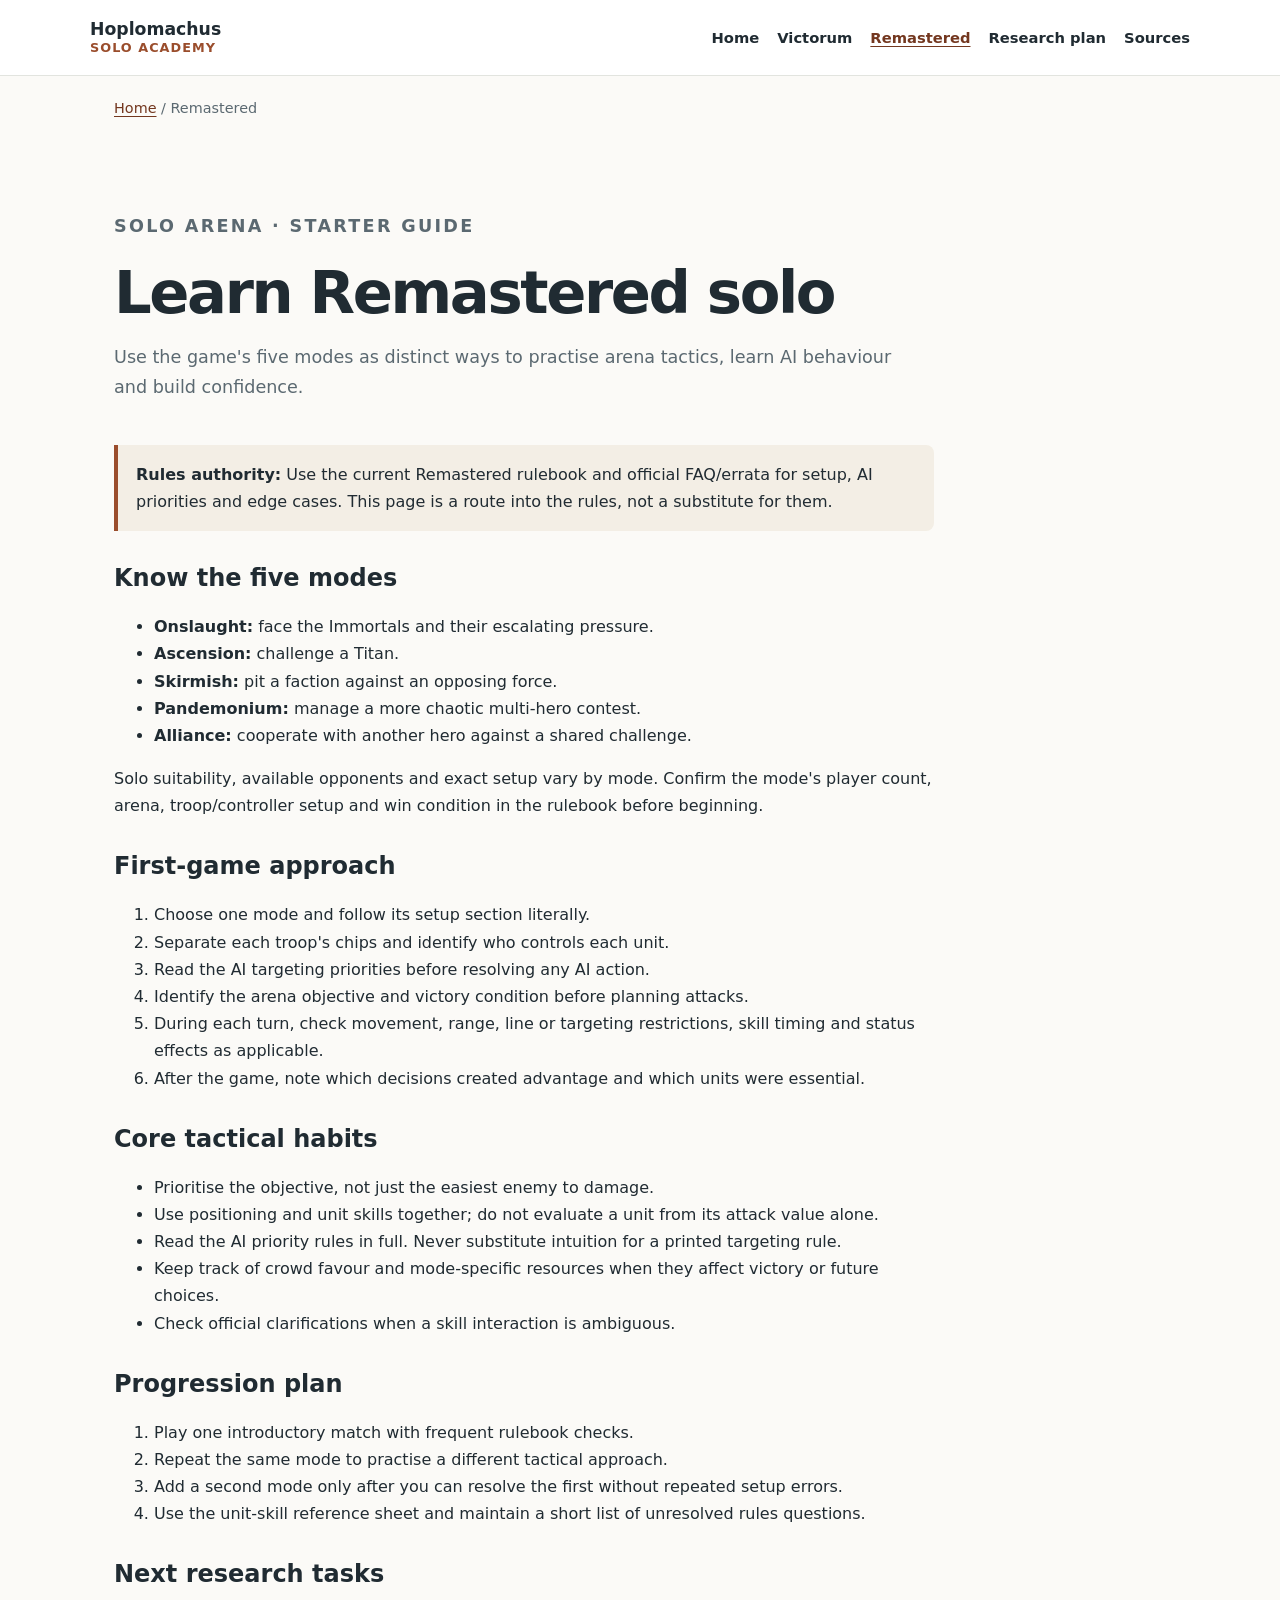
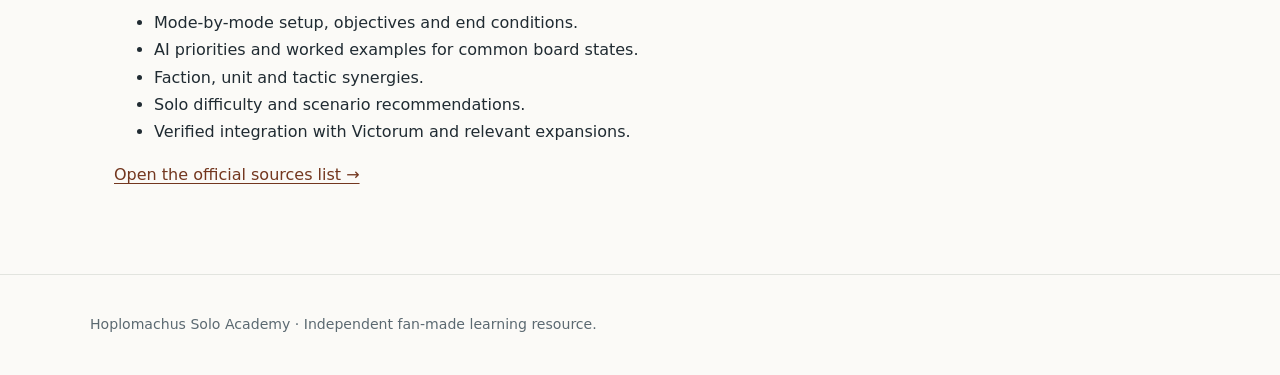
==== guides/remastered-start.html @ 0eecd668 "Add Remastered solo modes starter guide" ====
<!doctype html><html lang="en"><head><meta charset="utf-8"><meta name="viewport" content="width=device-width,initial-scale=1"><title>Remastered Solo Starter | Hoplomachus Solo Academy</title><link rel="stylesheet" href="../assets/style.css"></head><body><header class="site-header"><a class="brand" href="../index.html">Hoplomachus <span>Solo Academy</span></a><button class="menu-toggle" aria-expanded="false" aria-controls="site-nav">Menu</button><nav id="site-nav" aria-label="Main navigation"><a href="../index.html">Home</a><a href="victorum-start.html">Victorum</a><a href="remastered-start.html" aria-current="page">Remastered</a><a href="../research/scope.html">Research plan</a><a href="../sources.html">Sources</a></nav></header><main><div class="breadcrumbs"><a href="../index.html">Home</a> / Remastered</div><header class="page-intro"><p class="eyebrow">SOLO ARENA · STARTER GUIDE</p><h1>Learn Remastered solo</h1><p>Use the game's five modes as distinct ways to practise arena tactics, learn AI behaviour and build confidence.</p></header><article class="content"><div class="note"><strong>Rules authority:</strong> Use the current Remastered rulebook and official FAQ/errata for setup, AI priorities and edge cases. This page is a route into the rules, not a substitute for them.</div><h2>Know the five modes</h2><ul><li><strong>Onslaught:</strong> face the Immortals and their escalating pressure.</li><li><strong>Ascension:</strong> challenge a Titan.</li><li><strong>Skirmish:</strong> pit a faction against an opposing force.</li><li><strong>Pandemonium:</strong> manage a more chaotic multi-hero contest.</li><li><strong>Alliance:</strong> cooperate with another hero against a shared challenge.</li></ul><p>Solo suitability, available opponents and exact setup vary by mode. Confirm the mode's player count, arena, troop/controller setup and win condition in the rulebook before beginning.</p><h2>First-game approach</h2><ol><li>Choose one mode and follow its setup section literally.</li><li>Separate each troop's chips and identify who controls each unit.</li><li>Read the AI targeting priorities before resolving any AI action.</li><li>Identify the arena objective and victory condition before planning attacks.</li><li>During each turn, check movement, range, line or targeting restrictions, skill timing and status effects as applicable.</li><li>After the game, note which decisions created advantage and which units were essential.</li></ol><h2>Core tactical habits</h2><ul><li>Prioritise the objective, not just the easiest enemy to damage.</li><li>Use positioning and unit skills together; do not evaluate a unit from its attack value alone.</li><li>Read the AI priority rules in full. Never substitute intuition for a printed targeting rule.</li><li>Keep track of crowd favour and mode-specific resources when they affect victory or future choices.</li><li>Check official clarifications when a skill interaction is ambiguous.</li></ul><h2>Progression plan</h2><ol><li>Play one introductory match with frequent rulebook checks.</li><li>Repeat the same mode to practise a different tactical approach.</li><li>Add a second mode only after you can resolve the first without repeated setup errors.</li><li>Use the unit-skill reference sheet and maintain a short list of unresolved rules questions.</li></ol><h2>Next research tasks</h2><ul><li>Mode-by-mode setup, objectives and end conditions.</li><li>AI priorities and worked examples for common board states.</li><li>Faction, unit and tactic synergies.</li><li>Solo difficulty and scenario recommendations.</li><li>Verified integration with Victorum and relevant expansions.</li></ul><p><a href="../sources.html">Open the official sources list →</a></p></article></main><footer><p>Hoplomachus Solo Academy · Independent fan-made learning resource.</p></footer><script src="../assets/site.js"></script></body></html>
---- assets/style.css ----
:root{color-scheme:light;--ink:#202b32;--muted:#5b6971;--paper:#fbfaf7;--panel:#fff;--line:#e2e4df;--accent:#9a4d2c;--accent-dark:#73371f;--soft:#f1eee7;--max:1100px}*{box-sizing:border-box}html{scroll-behavior:smooth}body{margin:0;background:var(--paper);color:var(--ink);font:16px/1.7 system-ui,-apple-system,BlinkMacSystemFont,"Segoe UI",sans-serif}a{color:var(--accent-dark);text-underline-offset:3px}a:hover{color:var(--accent);text-decoration-thickness:2px}.site-header{min-height:76px;padding:14px max(5vw,calc((100vw - var(--max))/2));display:flex;align-items:center;justify-content:space-between;gap:24px;background:#fff;border-bottom:1px solid var(--line)}.brand{font-weight:850;font-size:1.08rem;line-height:1.2;text-decoration:none;color:var(--ink)}.brand span{display:block;font-size:.8rem;font-weight:600;letter-spacing:.08em;text-transform:uppercase;color:var(--accent)}nav{display:flex;gap:18px;flex-wrap:wrap}nav a{font-size:.92rem;text-decoration:none;color:var(--ink);font-weight:650}nav a[aria-current=page]{color:var(--accent-dark);text-decoration:underline}.menu-toggle{display:none;border:1px solid var(--line);border-radius:8px;background:white;padding:8px 12px}main{max-width:var(--max);margin:auto;padding:0 24px}.hero{padding:82px 0 72px;max-width:850px}.eyebrow,.tag{font-size:.76rem;font-weight:800;letter-spacing:.13em;color:var(--accent);text-transform:uppercase}.hero h1{font-size:clamp(2.7rem,7vw,5.2rem);line-height:1.04;letter-spacing:-.055em;margin:.3em 0}.hero h1 span{color:var(--accent)}.lead{font-size:1.18rem;max-width:720px;color:var(--muted)}.actions{display:flex;gap:12px;flex-wrap:wrap;margin-top:28px}.button{display:inline-block;background:var(--accent-dark);color:white;padding:12px 18px;border-radius:8px;text-decoration:none;font-weight:750}.button:hover{background:var(--accent);color:white}.button.secondary{background:white;color:var(--ink);border:1px solid var(--line)}.section{padding:46px 0 64px}.section-heading h2,.section h2{font-size:clamp(1.8rem,4vw,2.6rem);line-height:1.15;letter-spacing:-.03em;margin:.2em 0 .7em}.cards{display:grid;grid-template-columns:repeat(3,minmax(0,1fr));gap:18px}.card{background:var(--panel);border:1px solid var(--line);border-radius:14px;padding:24px;box-shadow:0 5px 20px #202b3208}.card h3{font-size:1.45rem;margin:.3em 0}.card p{color:var(--muted)}.card a{font-weight:750}.muted{background:var(--soft);padding:32px;border-radius:16px;margin:0 0 54px}.page-intro{padding:54px 0 24px;max-width:800px}.page-intro h1{font-size:clamp(2.2rem,5vw,3.7rem);line-height:1.12;letter-spacing:-.04em;margin:.2em 0}.page-intro p{color:var(--muted);font-size:1.1rem}.content{max-width:820px;padding-bottom:70px}.content h2{margin-top:2rem;line-height:1.25}.content h3{margin-top:1.5rem}.note{padding:16px 18px;background:#f3eee5;border-left:4px solid var(--accent);border-radius:0 8px 8px 0}.checklist li{padding:.25rem 0}.source-list li{margin-bottom:14px}footer{border-top:1px solid var(--line);padding:24px max(5vw,calc((100vw - var(--max))/2));color:var(--muted);font-size:.88rem}.breadcrumbs{font-size:.9rem;color:var(--muted);margin:20px 0}@media(max-width:760px){.site-header{flex-wrap:wrap;padding:14px 20px}.menu-toggle{display:block}nav{display:none;width:100%;flex-direction:column;gap:0}nav.open{display:flex}nav a{padding:10px 0;border-top:1px solid var(--line)}main{padding:0 20px}.hero{padding:54px 0}.cards{grid-template-columns:1fr}.muted{padding:24px}.section{padding:32px 0 44px}}
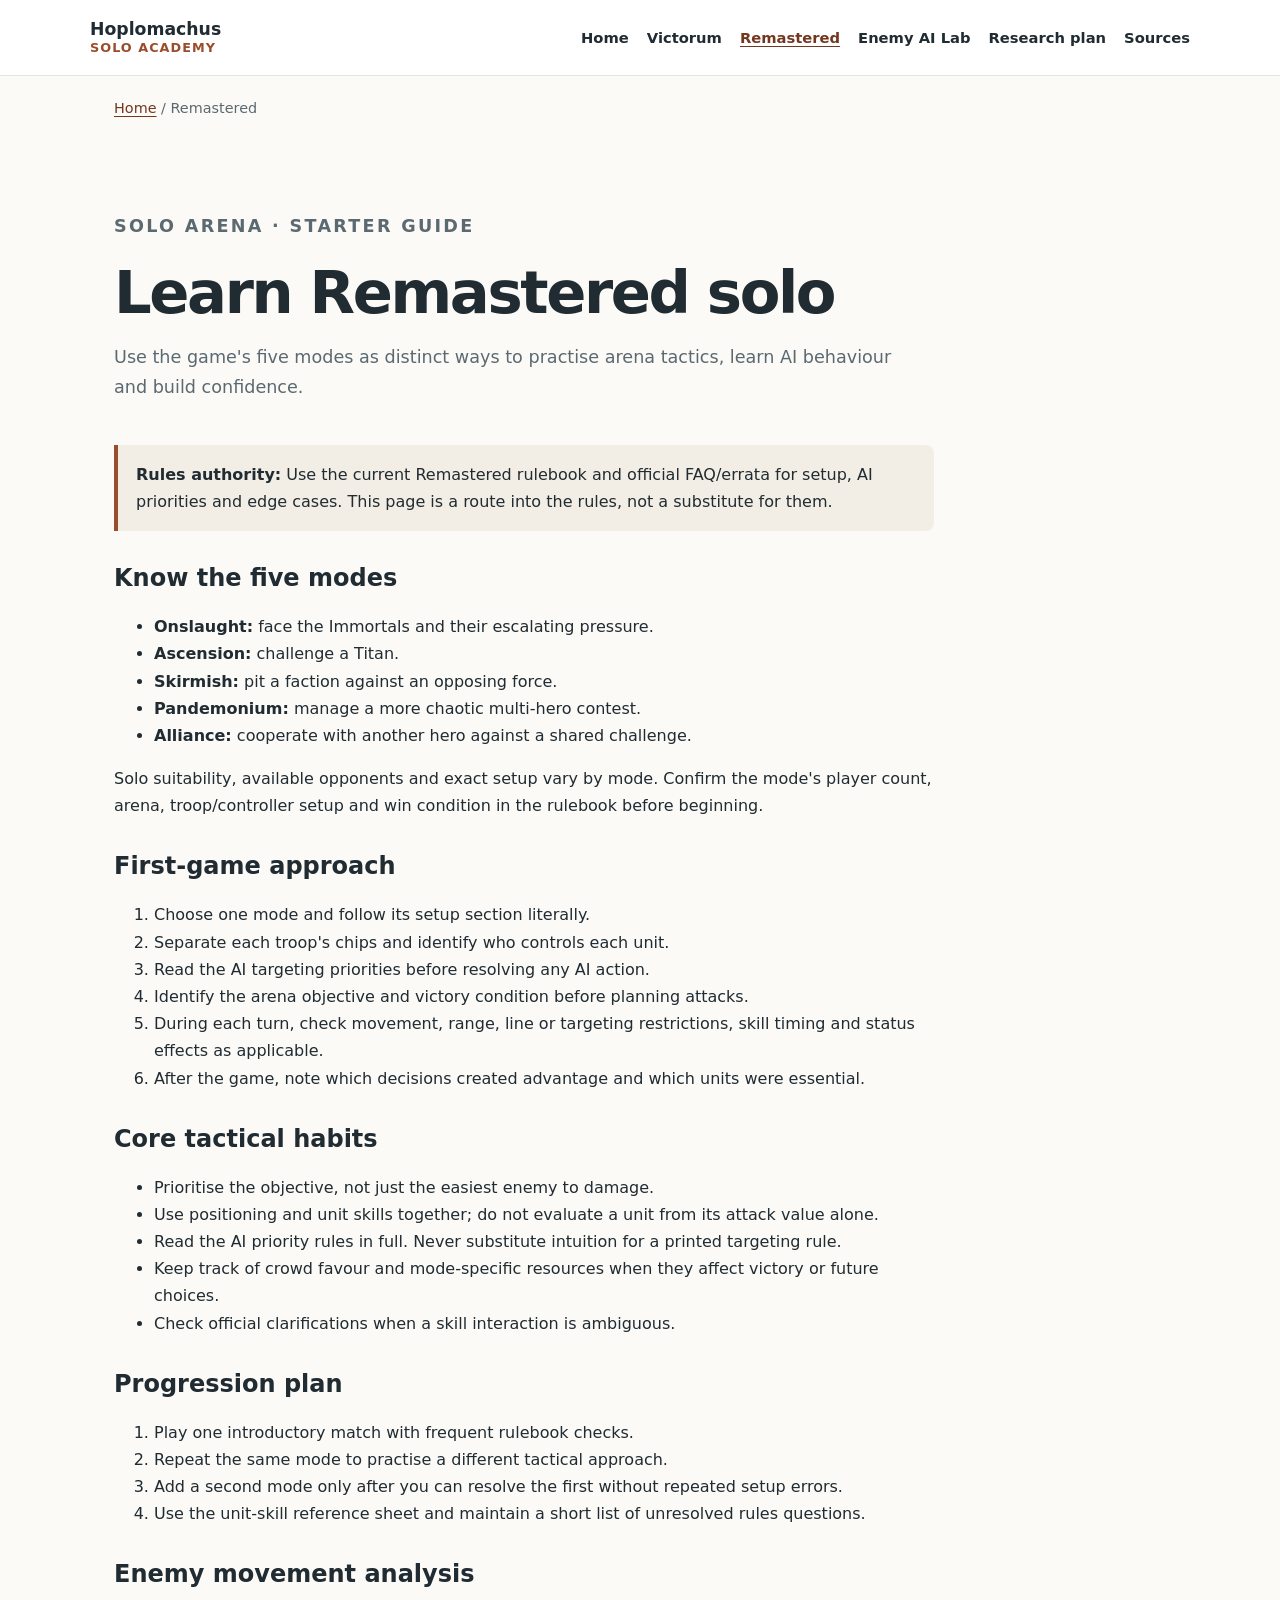
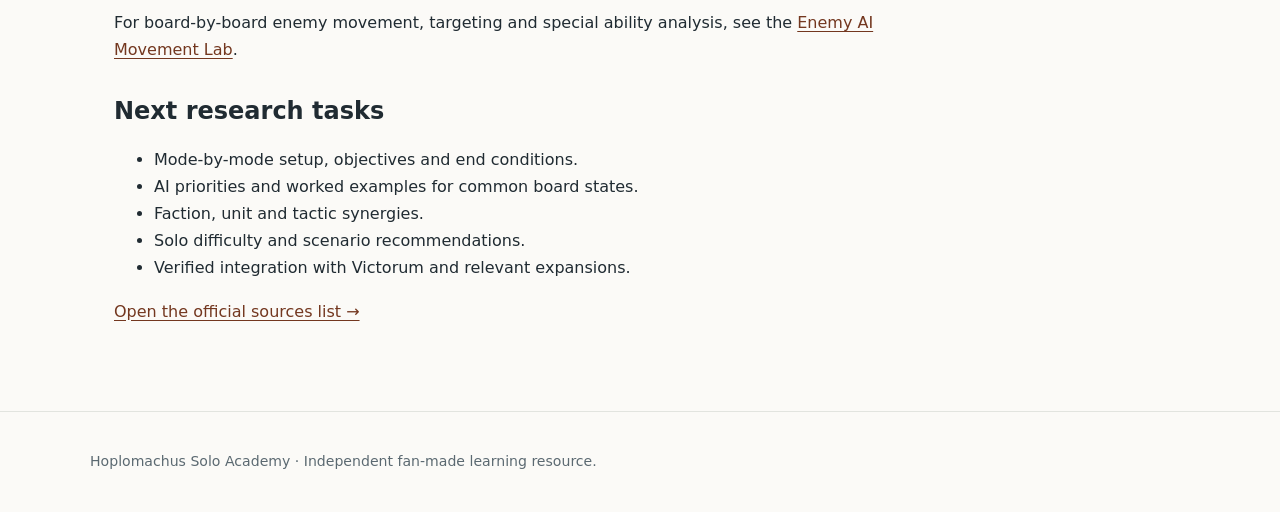
==== commit 285189e3: "Add enemy AI movement lab to site navigation and research plan" ====
--- a/guides/remastered-start.html
+++ b/guides/remastered-start.html
@@ -1 +1 @@
-<!doctype html><html lang="en"><head><meta charset="utf-8"><meta name="viewport" content="width=device-width,initial-scale=1"><title>Remastered Solo Starter | Hoplomachus Solo Academy</title><link rel="stylesheet" href="../assets/style.css"></head><body><header class="site-header"><a class="brand" href="../index.html">Hoplomachus <span>Solo Academy</span></a><button class="menu-toggle" aria-expanded="false" aria-controls="site-nav">Menu</button><nav id="site-nav" aria-label="Main navigation"><a href="../index.html">Home</a><a href="victorum-start.html">Victorum</a><a href="remastered-start.html" aria-current="page">Remastered</a><a href="../research/scope.html">Research plan</a><a href="../sources.html">Sources</a></nav></header><main><div class="breadcrumbs"><a href="../index.html">Home</a> / Remastered</div><header class="page-intro"><p class="eyebrow">SOLO ARENA · STARTER GUIDE</p><h1>Learn Remastered solo</h1><p>Use the game's five modes as distinct ways to practise arena tactics, learn AI behaviour and build confidence.</p></header><article class="content"><div class="note"><strong>Rules authority:</strong> Use the current Remastered rulebook and official FAQ/errata for setup, AI priorities and edge cases. This page is a route into the rules, not a substitute for them.</div><h2>Know the five modes</h2><ul><li><strong>Onslaught:</strong> face the Immortals and their escalating pressure.</li><li><strong>Ascension:</strong> challenge a Titan.</li><li><strong>Skirmish:</strong> pit a faction against an opposing force.</li><li><strong>Pandemonium:</strong> manage a more chaotic multi-hero contest.</li><li><strong>Alliance:</strong> cooperate with another hero against a shared challenge.</li></ul><p>Solo suitability, available opponents and exact setup vary by mode. Confirm the mode's player count, arena, troop/controller setup and win condition in the rulebook before beginning.</p><h2>First-game approach</h2><ol><li>Choose one mode and follow its setup section literally.</li><li>Separate each troop's chips and identify who controls each unit.</li><li>Read the AI targeting priorities before resolving any AI action.</li><li>Identify the arena objective and victory condition before planning attacks.</li><li>During each turn, check movement, range, line or targeting restrictions, skill timing and status effects as applicable.</li><li>After the game, note which decisions created advantage and which units were essential.</li></ol><h2>Core tactical habits</h2><ul><li>Prioritise the objective, not just the easiest enemy to damage.</li><li>Use positioning and unit skills together; do not evaluate a unit from its attack value alone.</li><li>Read the AI priority rules in full. Never substitute intuition for a printed targeting rule.</li><li>Keep track of crowd favour and mode-specific resources when they affect victory or future choices.</li><li>Check official clarifications when a skill interaction is ambiguous.</li></ul><h2>Progression plan</h2><ol><li>Play one introductory match with frequent rulebook checks.</li><li>Repeat the same mode to practise a different tactical approach.</li><li>Add a second mode only after you can resolve the first without repeated setup errors.</li><li>Use the unit-skill reference sheet and maintain a short list of unresolved rules questions.</li></ol><h2>Next research tasks</h2><ul><li>Mode-by-mode setup, objectives and end conditions.</li><li>AI priorities and worked examples for common board states.</li><li>Faction, unit and tactic synergies.</li><li>Solo difficulty and scenario recommendations.</li><li>Verified integration with Victorum and relevant expansions.</li></ul><p><a href="../sources.html">Open the official sources list →</a></p></article></main><footer><p>Hoplomachus Solo Academy · Independent fan-made learning resource.</p></footer><script src="../assets/site.js"></script></body></html>+<!doctype html><html lang="en"><head><meta charset="utf-8"><meta name="viewport" content="width=device-width,initial-scale=1"><title>Remastered Solo Starter | Hoplomachus Solo Academy</title><link rel="stylesheet" href="../assets/style.css"></head><body><header class="site-header"><a class="brand" href="../index.html">Hoplomachus <span>Solo Academy</span></a><button class="menu-toggle" aria-expanded="false" aria-controls="site-nav">Menu</button><nav id="site-nav" aria-label="Main navigation"><a href="../index.html">Home</a><a href="victorum-start.html">Victorum</a><a href="remastered-start.html" aria-current="page">Remastered</a><a href="enemy-movement-lab.html">Enemy AI Lab</a><a href="../research/scope.html">Research plan</a><a href="../sources.html">Sources</a></nav></header><main><div class="breadcrumbs"><a href="../index.html">Home</a> / Remastered</div><header class="page-intro"><p class="eyebrow">SOLO ARENA · STARTER GUIDE</p><h1>Learn Remastered solo</h1><p>Use the game's five modes as distinct ways to practise arena tactics, learn AI behaviour and build confidence.</p></header><article class="content"><div class="note"><strong>Rules authority:</strong> Use the current Remastered rulebook and official FAQ/errata for setup, AI priorities and edge cases. This page is a route into the rules, not a substitute for them.</div><h2>Know the five modes</h2><ul><li><strong>Onslaught:</strong> face the Immortals and their escalating pressure.</li><li><strong>Ascension:</strong> challenge a Titan.</li><li><strong>Skirmish:</strong> pit a faction against an opposing force.</li><li><strong>Pandemonium:</strong> manage a more chaotic multi-hero contest.</li><li><strong>Alliance:</strong> cooperate with another hero against a shared challenge.</li></ul><p>Solo suitability, available opponents and exact setup vary by mode. Confirm the mode's player count, arena, troop/controller setup and win condition in the rulebook before beginning.</p><h2>First-game approach</h2><ol><li>Choose one mode and follow its setup section literally.</li><li>Separate each troop's chips and identify who controls each unit.</li><li>Read the AI targeting priorities before resolving any AI action.</li><li>Identify the arena objective and victory condition before planning attacks.</li><li>During each turn, check movement, range, line or targeting restrictions, skill timing and status effects as applicable.</li><li>After the game, note which decisions created advantage and which units were essential.</li></ol><h2>Core tactical habits</h2><ul><li>Prioritise the objective, not just the easiest enemy to damage.</li><li>Use positioning and unit skills together; do not evaluate a unit from its attack value alone.</li><li>Read the AI priority rules in full. Never substitute intuition for a printed targeting rule.</li><li>Keep track of crowd favour and mode-specific resources when they affect victory or future choices.</li><li>Check official clarifications when a skill interaction is ambiguous.</li></ul><h2>Progression plan</h2><ol><li>Play one introductory match with frequent rulebook checks.</li><li>Repeat the same mode to practise a different tactical approach.</li><li>Add a second mode only after you can resolve the first without repeated setup errors.</li><li>Use the unit-skill reference sheet and maintain a short list of unresolved rules questions.</li></ol><h2>Enemy movement analysis</h2><p>For board-by-board enemy movement, targeting and special ability analysis, see the <a href="enemy-movement-lab.html">Enemy AI Movement Lab</a>.</p><h2>Next research tasks</h2><ul><li>Mode-by-mode setup, objectives and end conditions.</li><li>AI priorities and worked examples for common board states.</li><li>Faction, unit and tactic synergies.</li><li>Solo difficulty and scenario recommendations.</li><li>Verified integration with Victorum and relevant expansions.</li></ul><p><a href="../sources.html">Open the official sources list →</a></p></article></main><footer><p>Hoplomachus Solo Academy · Independent fan-made learning resource.</p></footer><script src="../assets/site.js"></script></body></html>
